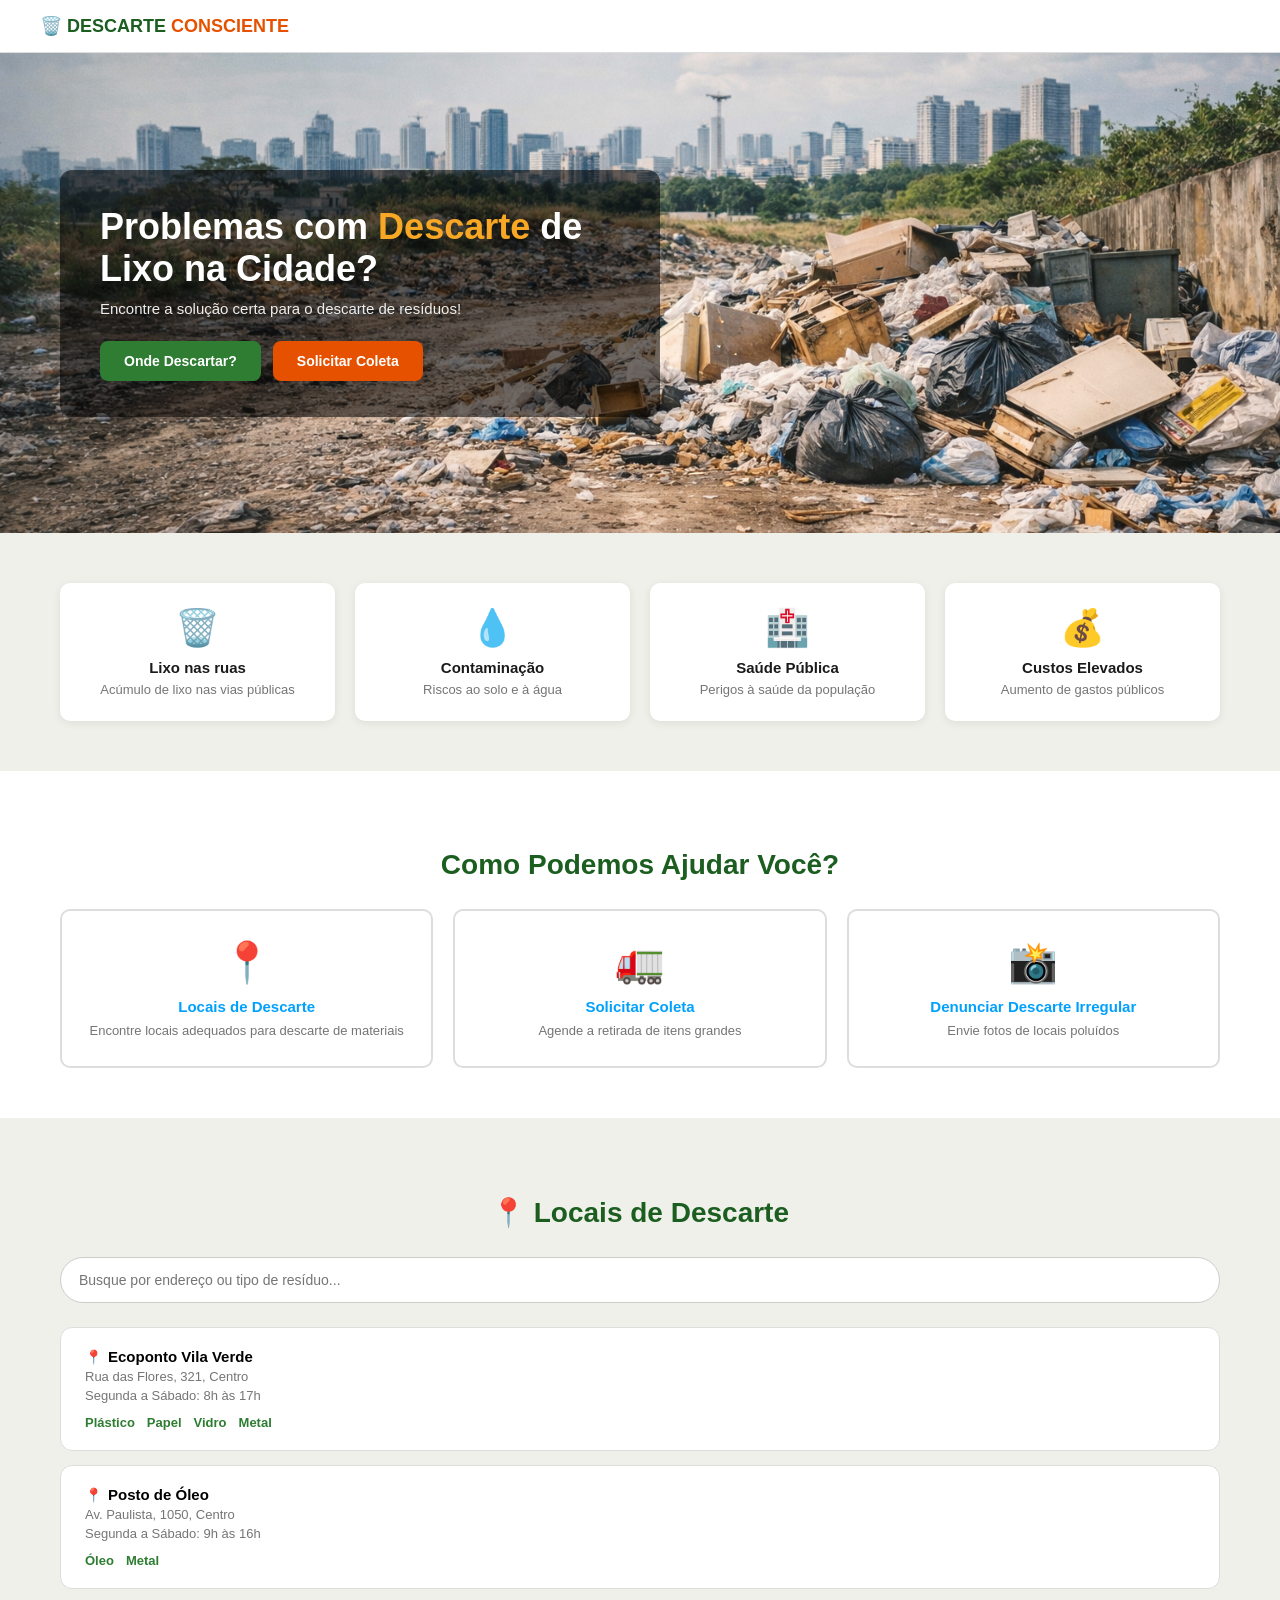
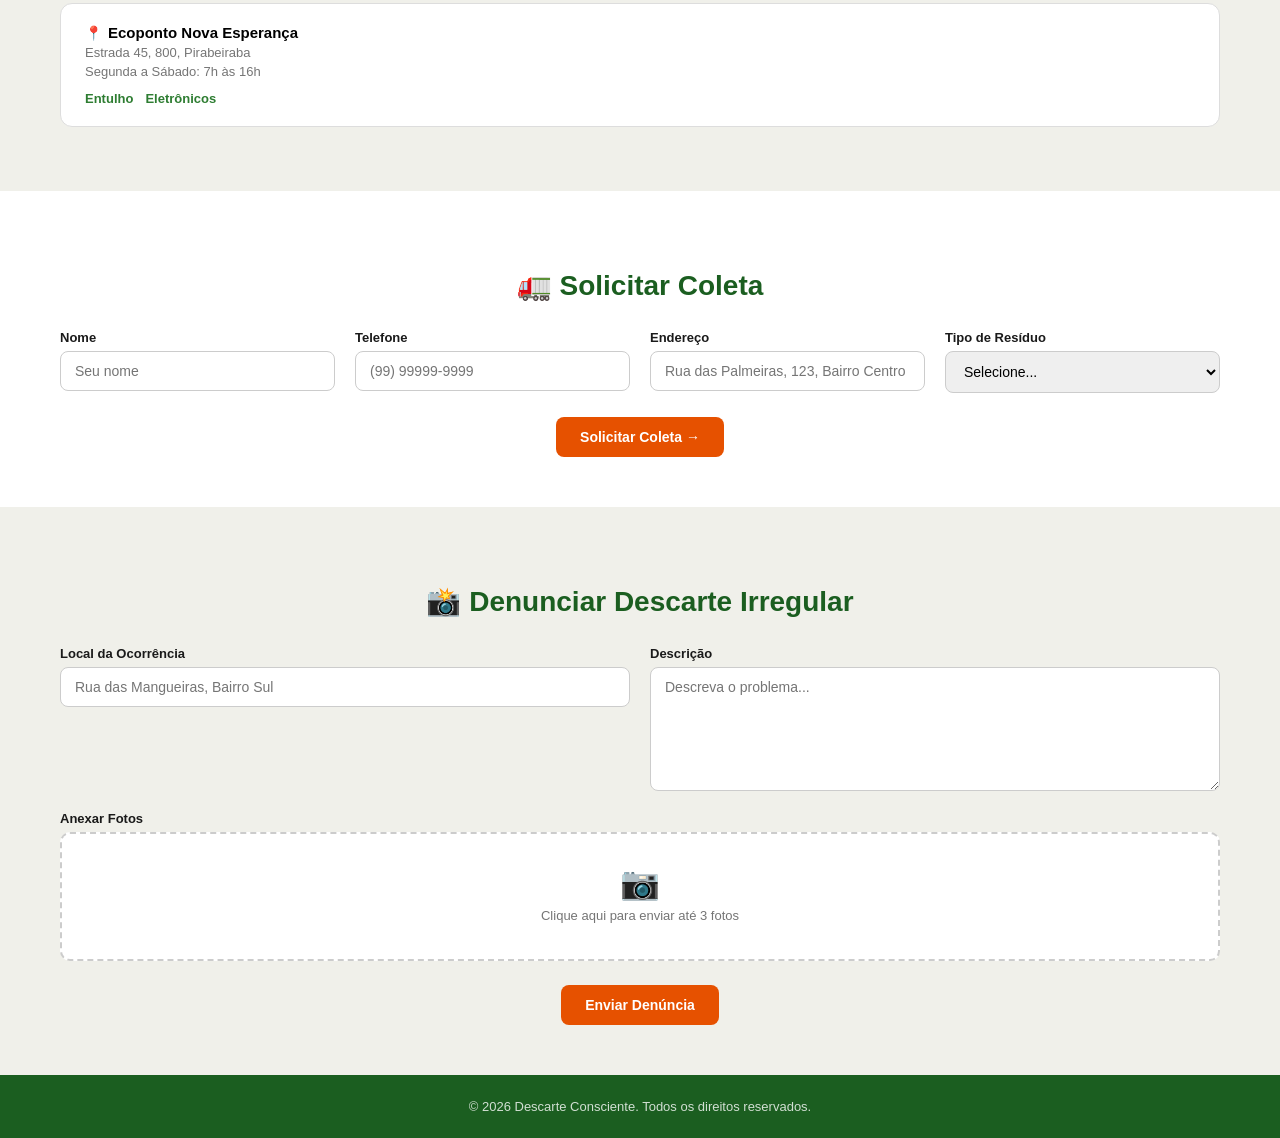
==== index/index.html @ cc8e815c "FEAT04: Adicona seção de descarte irregular e rodapé" ====
<!DOCTYPE html>
<html lang="pt-BR">
<head>
  <meta charset="UTF-8">
  <title>Descarte Consciente</title>
  <link rel="stylesheet" href="style.css">
</head>
<body>

  <nav>
    <a class="logo" href="index.html">🗑️ DESCARTE <span>CONSCIENTE</span></a>
  </nav>

  <div class="hero" id="inicio">
    <div class="hero-content">
      <h1>Problemas com <span>Descarte</span> de Lixo na Cidade?</h1>
      <p>Encontre a solução certa para o descarte de resíduos!</p>
      <div class="hero-buttons">
        <a href="#locais" class="btn-green">Onde Descartar?</a>
        <a href="#coleta" class="btn-orange">Solicitar Coleta</a>
      </div>
    </div>
  </div>


  <section style="background-color: #f0f0ea;" id="como-funciona">
    <div class="problems-grid">

      <div class="problem-card">
        <div class="icon">🗑️</div>
        <h3>Lixo nas ruas</h3>
        <p>Acúmulo de lixo nas vias públicas</p>
      </div>

      <div class="problem-card">
        <div class="icon">💧</div>
        <h3>Contaminação</h3>
        <p>Riscos ao solo e à água</p>
      </div>

      <div class="problem-card">
        <div class="icon">🏥</div>
        <h3>Saúde Pública</h3>
        <p>Perigos à saúde da população</p>
      </div>

      <div class="problem-card">
        <div class="icon">💰</div>
        <h3>Custos Elevados</h3>
        <p>Aumento de gastos públicos</p>
      </div>

    </div>
  </section>



  <section class="help-section">
    <p class="section-title" style="text-align:center;">Como Podemos Ajudar Você?</p>
    <div class="help-grid">

      <a href="#locais" class="help-card">
        <div class="icon">📍</div>
        <h3 class="green">Locais de Descarte</h3>
        <p>Encontre locais adequados para descarte de materiais</p>
      </a>

      <a href="#coleta" class="help-card">
        <div class="icon">🚛</div>
        <h3 class="orange">Solicitar Coleta</h3>
        <p>Agende a retirada de itens grandes</p>
      </a>

      <a href="#denuncia" class="help-card">
        <div class="icon">📸</div>
        <h3 class="orange">Denunciar Descarte Irregular</h3>
        <p>Envie fotos de locais poluídos</p>
      </a>

    </div>
  </section>

<section class="locais-section" id="locais">
  <p class="section-title">📍 Locais de Descarte</p>

  <input
    class="search-bar"
    type="text"
    placeholder="Busque por endereço ou tipo de resíduo..."
    oninput="filtrarLocais(this.value)"
  >

  <div class="local-card">
    <h4 class="local-nome">Ecoponto Vila Verde</h4>
    <p class="address">Rua das Flores, 321, Centro</p>
    <p class="horario">Segunda a Sábado: 8h às 17h</p>
    <div class="tags">
      <span class="tag">Plástico</span>
      <span class="tag">Papel</span>
      <span class="tag">Vidro</span>
      <span class="tag">Metal</span>
    </div>
  </div>

  <div class="local-card">
    <h4 class="local-nome">Posto de Óleo</h4>
    <p class="address">Av. Paulista, 1050, Centro</p>
    <p class="horario">Segunda a Sábado: 9h às 16h</p>
    <div class="tags">
      <span class="tag">Óleo</span>
      <span class="tag">Metal</span>
    </div>
  </div>

  <div class="local-card">
    <h4 class="local-nome">Ecoponto Nova Esperança</h4>
    <p class="address">Estrada 45, 800, Pirabeiraba</p>
    <p class="horario">Segunda a Sábado: 7h às 16h</p>
    <div class="tags">
      <span class="tag">Entulho</span>
      <span class="tag">Eletrônicos</span>
    </div>
  </div>
</section>

<section class="coleta-section" id="coleta">
    <p class="section-title">🚛 Solicitar Coleta</p>

    <div class="form-grid">
      <div class="form-group">
        <label>Nome</label>
        <input type="text" id="coleta-nome" placeholder="Seu nome">
      </div>
      <div class="form-group">
        <label>Telefone</label>
        <input type="tel" id="coleta-tel" placeholder="(99) 99999-9999">
      </div>
      <div class="form-group">
        <label>Endereço</label>
        <input type="text" id="coleta-endereco" placeholder="Rua das Palmeiras, 123, Bairro Centro">
      </div>
      <div class="form-group">
        <label>Tipo de Resíduo</label>
        <select id="coleta-tipo">
          <option value="">Selecione...</option>
          <option>Móveis</option>
          <option>Eletrônicos</option>
          <option>Entulho</option>
          <option>Eletrodomésticos</option>
          <option>Outros</option>
        </select>
      </div>
    </div>

    <div class="form-center">
      <button class="btn-orange" onclick="enviarColeta()">Solicitar Coleta →</button>
    </div>
  </section>

    <section class="denuncia-section" id="denuncia">
    <p class="section-title">📸 Denunciar Descarte Irregular</p>

    <div class="form-grid">
      <div class="form-group">
        <label>Local da Ocorrência</label>
        <input type="text" id="den-local" placeholder="Rua das Mangueiras, Bairro Sul">
      </div>
      <div class="form-group">
        <label>Descrição</label>
        <textarea id="den-desc" placeholder="Descreva o problema..."></textarea>
      </div>
    </div>

    <div class="form-group" style="margin-top: 20px;">
      <label>Anexar Fotos</label>
      <div class="drop-zone">
        <input type="file" accept="image/*" multiple onchange="mostrarFotos(this)">
        <div style="font-size: 32px;">📷</div>
        <p>Clique aqui para enviar até 3 fotos</p>
        <p id="aviso-fotos" style="color: #2e7d32; font-weight: bold;"></p>
      </div>
    </div>


    <div class="form-center">
      <button class="btn-orange" onclick="enviarDenuncia()">Enviar Denúncia</button>
    </div>
  </section>

  <footer id="contato">
    © 2026 Descarte Consciente. Todos os direitos reservados.
  </footer>

</body>
---- index/style.css ----
/* ── GERAL ── */
body {
  font-family: Arial, sans-serif;
  margin: 0;
  padding: 0;
  background-color: #f5f5f0;
  color: #1a1a1a;
}

/* ── NAVEGAÇÃO ── */
nav {
  background-color: white;
  padding: 15px 40px;
  display: flex;
  align-items: center;
  justify-content: space-between;
  border-bottom: 1px solid #ddd;
}

.logo {
  font-weight: bold;
  font-size: 18px;
  color: #1b5e20;
  text-decoration: none;
}

.logo span {
  color: #e65100;
}

.hero {
  background-image: url('/img/banner.png');
  background-size: cover;
  background-position: center;
  height: 480px;
  display: flex;
  align-items: center;
  padding: 0 60px;
}

.hero-content {
  background-color: rgba(0, 0, 0, 0.55);
  padding: 36px 40px;
  border-radius: 12px;
  max-width: 520px;
}

.hero-content h1 {
  color: white;
  font-size: 36px;
  margin: 0 0 10px 0;
}

.hero-content h1 span {
  color: #f9a825;
}

.hero-content p {
  color: #eee;
  font-size: 15px;
  margin: 0 0 24px 0;
}

.hero-buttons {
  display: flex;
  gap: 12px;
}

.btn-green {
  background-color: #2e7d32;
  color: white;
  padding: 12px 24px;
  border: none;
  border-radius: 8px;
  font-size: 14px;
  font-weight: bold;
  cursor: pointer;
  text-decoration: none;
}

.btn-green:hover {
  background-color: #1b5e20;
}

.btn-orange {
  background-color: #e65100;
  color: white;
  padding: 12px 24px;
  border: none;
  border-radius: 8px;
  font-size: 14px;
  font-weight: bold;
  cursor: pointer;
  text-decoration: none;
}

.btn-orange:hover {
  background-color: #bf360c;
}

section {
  padding: 50px 60px;
}

.section-title {
  font-size: 22px;
  font-weight: bold;
  color: #1b5e20;
  margin-bottom: 24px;
  text-align: center;
}

.problems-grid {
  display: flex;
  gap: 20px;
}

.problem-card {
  background-color: white;
  border-radius: 10px;
  padding: 24px 20px;
  text-align: center;
  flex: 1;
  box-shadow: 0 2px 8px rgba(0,0,0,0.08);
}

.problem-card .icon {
  font-size: 36px;
  margin-bottom: 10px;
}

.problem-card h3 {
  font-size: 15px;
  margin: 0 0 6px 0;
}

.problem-card p {
  font-size: 13px;
  color: #757575;
  margin: 0;
}

.help-section {
  background-color: white;
}

.help-section .section-title {
  text-align: center;
}

.help-grid {
  display: flex;
  gap: 20px;
}

.help-card {
  border: 2px solid #ddd;
  border-radius: 10px;
  padding: 28px 20px;
  text-align: center;
  flex: 1;
  cursor: pointer;
  text-decoration: none;
  color: inherit;
  display: block;
}

.help-card:hover {
  border-color: #2e7d32;
}

.help-card .icon {
  font-size: 40px;
  margin-bottom: 12px;
}

.help-card h3 {
  font-size: 15px;
  margin: 0 0 8px 0;
  color: #00a0fd;
}


.help-card p {
  font-size: 13px;
  color: #757575;
  margin: 0;
}




.locais-section {
  background-color: #f0f0ea;
  padding: 50px 60px;
}

.section-title {
  text-align: center;
  font-size: 28px;
  font-weight: bold;
  color: #1b5e20;
  margin-bottom: 28px;
}

.search-bar {
  width: 100%;
  padding: 14px 18px;
  border: 1.5px solid #ccc;
  border-radius: 30px;
  font-size: 14px;
  margin-bottom: 24px;
  box-sizing: border-box;
  background-color: white;
}

.local-card {
  background-color: white;
  border: 1.5px solid #ddd;
  border-radius: 12px;
  padding: 20px 24px;
  margin-bottom: 14px;
}

.local-nome {
  margin: 0 0 4px 0;
  font-size: 15px;
  font-weight: bold;
  color: #000000;
  display: flex;
  align-items: center;
  gap: 6px;
}

.local-nome::before {
  content: "📍";
  font-size: 14px;
}

.address {
  font-size: 13px;
  color: #757575;
  margin: 0 0 4px 0;
}

.horario {
  font-size: 13px;
  color: #757575;
  margin: 0 0 12px 0;
}

.tags {
  display: flex;
  gap: 12px;
  flex-wrap: wrap;
}

.tag {
  font-size: 13px;
  font-weight: bold;
  color: #2e7d32;
  background: none;
  padding: 0;
  border-radius: 0;
}

.coleta-section {
  background-color: white;
}



.form-grid {
  display: flex;
  gap: 20px;
  flex-wrap: wrap;
}

.form-group {
  display: flex;
  flex-direction: column;
  gap: 6px;
  flex: 1;
  min-width: 200px;
}

.form-group label {
  font-size: 13px;
  font-weight: bold;
}

.form-group input,
.form-group select,
.form-group textarea {
  padding: 11px 14px;
  border: 1.5px solid #ccc;
  border-radius: 8px;
  font-size: 14px;
  font-family: Arial, sans-serif;
}

.form-group textarea {
  resize: vertical;
  min-height: 100px;
}

.form-center {
  text-align: center;
  margin-top: 24px;
}

.denuncia-section {
  background-color: #f0f0ea;
}



.drop-zone {
  border: 2px dashed #ccc;
  border-radius: 10px;
  padding: 30px;
  text-align: center;
  cursor: pointer;
  background-color: white;
  position: relative;
}

.drop-zone input[type="file"] {
  position: absolute;
  top: 0; left: 0;
  width: 100%; height: 100%;
  opacity: 0;
  cursor: pointer;
}

.drop-zone p {
  font-size: 13px;
  color: #757575;
  margin: 6px 0 0 0;
}



footer {
  background-color: #1b5e20;
  color: rgba(255,255,255,0.8);
  text-align: center;
  padding: 24px;
  font-size: 13px;
}
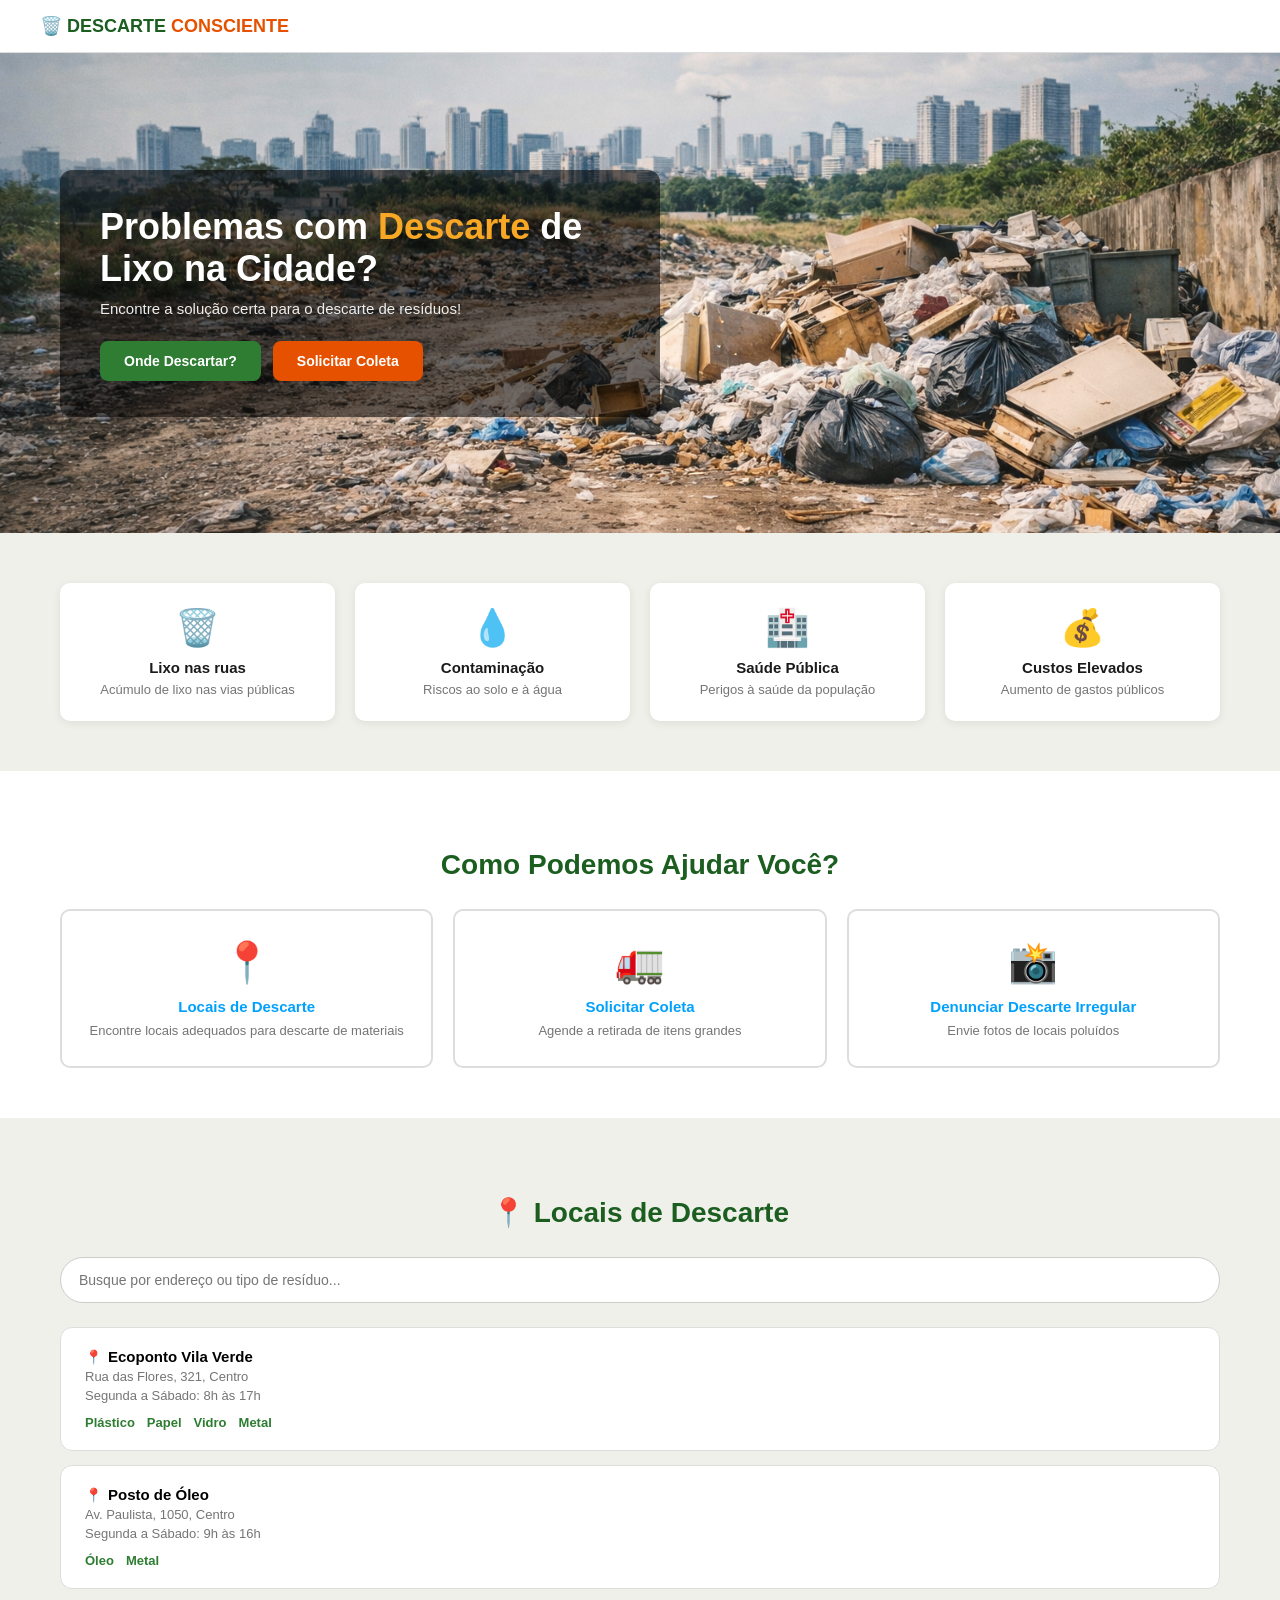
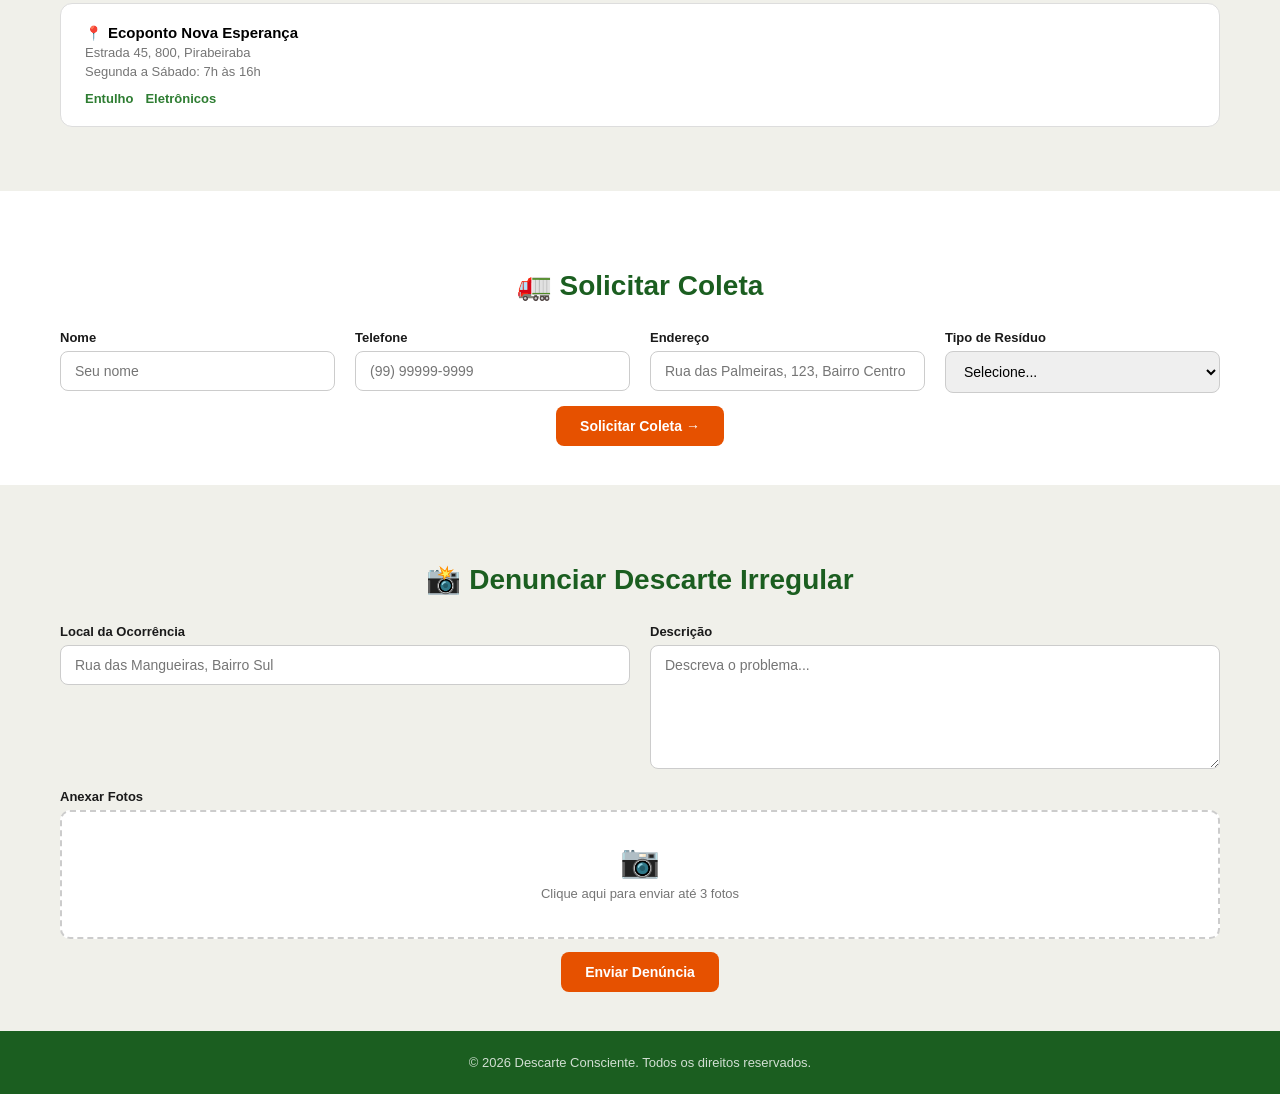
==== commit b6dcae9e: "FEAT06: Adicionado descrição no readme" ====
--- a/index/index.html
+++ b/index/index.html
@@ -87,7 +87,6 @@
     class="search-bar"
     type="text"
     placeholder="Busque por endereço ou tipo de resíduo..."
-    oninput="filtrarLocais(this.value)"
   >
 
   <div class="local-card">
@@ -152,9 +151,9 @@
       </div>
     </div>
 
-    <div class="form-center">
-      <button class="btn-orange" onclick="enviarColeta()">Solicitar Coleta →</button>
-    </div>
+<div class="form-center">
+  <a class="btn-orange" href="/confirmacao/solicitacao/solicitacao.html">Solicitar Coleta →</a>
+</div>
   </section>
 
     <section class="denuncia-section" id="denuncia">
@@ -183,7 +182,7 @@
 
 
     <div class="form-center">
-      <button class="btn-orange" onclick="enviarDenuncia()">Enviar Denúncia</button>
+       <a class="btn-orange" href="/confirmacao/denuncia/denuncia.html">Enviar Denúncia</a>
     </div>
   </section>
 
--- a/index/style.css
+++ b/index/style.css
@@ -341,6 +341,7 @@
 
 
 
+
 footer {
   background-color: #1b5e20;
   color: rgba(255,255,255,0.8);
